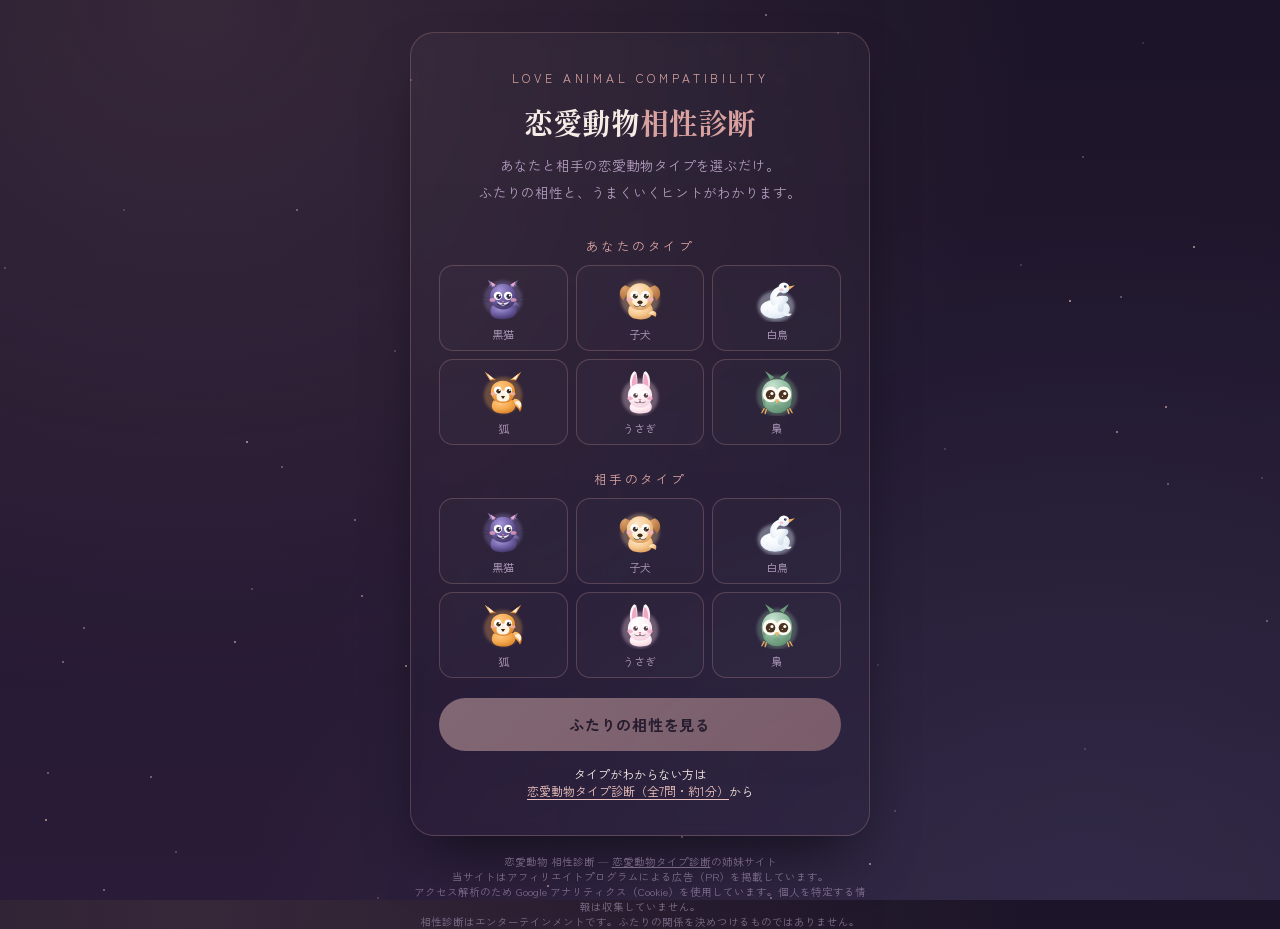
==== aisho/index.html @ e80369dd "Add love animal compatibility page and link it from the main result Co-Authored-By: Claude Opus 5.5 " ====
<!DOCTYPE html>
<html lang="ja">
<head>
<meta charset="UTF-8">
<meta name="viewport" content="width=device-width, initial-scale=1.0">
<title>恋愛動物 相性診断 | ふたりの恋のかたちが見えてくる</title>

<meta property="og:type" content="website">
<meta property="og:title" content="恋愛動物 相性診断">
<meta property="og:description" content="あなたと相手の恋愛動物タイプを選ぶだけで、ふたりの相性と、うまくいくヒントがわかります。">
<meta property="og:url" content="https://chi330-lab.github.io/love-animal-shindan/aisho/">
<meta property="og:image" content="https://chi330-lab.github.io/love-animal-shindan/aisho/og-aisho.png">
<meta name="twitter:card" content="summary_large_image">
<meta name="twitter:title" content="恋愛動物 相性診断">
<meta name="twitter:description" content="あなたと相手の恋愛動物タイプを選ぶだけで、ふたりの相性と、うまくいくヒントがわかります。">
<meta name="twitter:image" content="https://chi330-lab.github.io/love-animal-shindan/aisho/og-aisho.png">
<!-- Google tag (gtag.js) -->
<script async src="https://www.googletagmanager.com/gtag/js?id=G-JJY0KPQSFB"></script>
<script>
  window.dataLayer = window.dataLayer || [];
  function gtag(){dataLayer.push(arguments);}
  gtag('js', new Date());

  gtag('config', 'G-JJY0KPQSFB');
</script>
<link rel="preconnect" href="https://fonts.googleapis.com">
<link href="https://fonts.googleapis.com/css2?family=Shippori+Mincho:wght@400;600;800&family=Zen+Kaku+Gothic+New:wght@400;500;700&display=swap" rel="stylesheet">
<link rel="stylesheet" href="../style.css">
<style>
  .pick-label{font-size:12.5px; letter-spacing:.2em; color:var(--gold); text-align:center; margin:4px 0 10px;}
  .pick-grid{display:grid; grid-template-columns:repeat(3, 1fr); gap:8px; margin-bottom:20px;}
  button.pick{
    appearance:none; cursor:pointer; font-family:inherit; color:var(--cream);
    display:flex; flex-direction:column; align-items:center; gap:4px;
    padding:10px 4px 8px; border:1px solid var(--line); border-radius:14px;
    background:rgba(255,255,255,0.02);
    transition:background .15s ease, border-color .15s ease, transform .1s ease;
  }
  button.pick svg{width:46px; height:46px;}
  button.pick span{font-size:11px; color:var(--muted);}
  button.pick:hover{border-color:var(--gold);}
  button.pick[aria-pressed="true"]{border-color:var(--gold-soft); background:rgba(217,162,160,0.14); box-shadow:0 0 0 2px rgba(238,195,191,0.25) inset;}
  button.pick[aria-pressed="true"] span{color:var(--cream);}
  button.pick:focus-visible{outline:2px solid var(--gold-soft); outline-offset:3px;}
  button.primary:disabled{opacity:.45; cursor:not-allowed; transform:none; box-shadow:none;}
  .to-shindan{margin-top:14px; text-align:center; font-size:12px;}
  .to-shindan a{color:var(--gold-soft); text-underline-offset:3px;}

  .pair{display:flex; align-items:center; justify-content:center; gap:6px; margin:4px 0 12px;}
  .pair .who{display:flex; flex-direction:column; align-items:center; gap:4px;}
  .pair .badge{width:104px; height:104px; border-radius:50%; display:flex; align-items:center; justify-content:center;}
  .pair .badge svg{width:92px; height:92px;}
  .pair .who span{font-size:11.5px; color:var(--muted);}
  .pair .heart{font-size:22px; color:var(--gold-soft); margin-bottom:18px;}
  .score{font-family:'Shippori Mincho', serif; font-weight:800; font-size:52px; text-align:center; line-height:1.1; color:var(--cream);}
  .score small{font-size:22px; margin-left:2px;}
  .rank{display:block; width:max-content; max-width:100%; margin:8px auto 16px; font-size:12px; padding:5px 14px; border-radius:999px; border:1px solid var(--gold); color:var(--gold-soft);}
  .advice{
    margin:0 auto 22px; max-width:340px; padding:14px 16px; border-radius:14px;
    border:1px dashed var(--line); background:rgba(255,255,255,0.02);
    font-size:13px; line-height:1.9; color:var(--cream); text-align:center;
    word-break:keep-all; overflow-wrap:break-word;
  }
  .advice b{display:block; font-size:11.5px; letter-spacing:.2em; color:var(--gold); margin-bottom:4px; font-weight:500;}
</style>
</head>
<body>

<div class="stars" id="stars"></div>

<div class="app">
  <div class="card" id="card"></div>
  <footer class="credit">恋愛動物 相性診断 &mdash; <a href="../">恋愛動物タイプ診断</a>の姉妹サイト<br>当サイトはアフィリエイトプログラムによる広告（PR）を掲載しています。<br>アクセス解析のため Google アナリティクス（Cookie）を使用しています。個人を特定する情報は収集していません。<br>相性診断はエンターテインメントです。ふたりの関係を決めつけるものではありません。</footer>
</div>

<script src="../common.js"></script>
<script>
const TYPE_ORDER = ["cat","dog","swan","fox","rabbit","owl"];

/* 相性データ（21通り）。キーは TYPE_ORDER の順に並べた "a-b" */
const PAIRS = {
  "cat-cat":{score:82, title:"自由を大切にし合う、気ままなふたり",
    text:"お互いに干渉しすぎないので、一緒にいても息がしやすい関係。ただ、どちらも本音を言わずに待ってしまうので、気づけば距離が開いていることも。",
    advice:"「会いたい」は、どちらかが先に言ってみて。それだけで、ふたりの時間はぐっと増えます。"},
  "cat-dog":{score:76, title:"追いかける子犬と、するりとかわす黒猫",
    text:"子犬のまっすぐな好意は、黒猫にとって少し刺激的。楽しい反面、子犬は不安に、黒猫は窮屈に感じやすい組み合わせです。",
    advice:"子犬は返事を少しだけ待ってみて。黒猫は「ちゃんと好きだよ」の一言を。それで、ふたりともぐっと楽になります。"},
  "cat-swan":{score:90, title:"白鳥の静けさが、黒猫の警戒をほどく",
    text:"追いかけない白鳥のそばでは、黒猫は逃げる理由がなくなります。気づけば自分から寄り添っている、そんな自然な関係。",
    advice:"黒猫は、白鳥のやさしさに甘えすぎないで。ときどき、自分から気持ちを返してあげて。"},
  "cat-fox":{score:78, title:"駆け引き上手どうしの、ドキドキする関係",
    text:"主導権の取り合いで盛り上がる、刺激的なふたり。ただ、お互いに本音を見せないので、肝心なところですれ違いやすいかも。",
    advice:"たまには駆け引きをお休みする日を。素直に話せた日のほうが、ずっと距離が縮まります。"},
  "cat-rabbit":{score:72, title:"つながりたいうさぎと、ひとり時間がほしい黒猫",
    text:"求める距離感が正反対のふたり。だからこそ、相手の「当たり前」を知るたびに、自分の世界が広がっていく関係です。",
    advice:"「ひとりの時間」と「ふたりの時間」を、あらかじめ話して決めておくと、どちらも安心できます。"},
  "cat-owl":{score:86, title:"踏み込みすぎない、大人の信頼関係",
    text:"どちらも相手のペースを大切にできるので、ゆっくり静かに信頼が育ちます。ベタベタしないけれど、離れない関係。",
    advice:"察し合えるふたりだからこそ、大切なことは言葉にして伝え合って。"},
  "dog-dog":{score:88, title:"まっすぐな好きを、ぶつけ合えるふたり",
    text:"気持ちを隠さず伝え合えるので、一緒にいるとにぎやかで温かい関係。そのぶん、片方の不安がもう片方にも伝わりやすいところも。",
    advice:"不安になったら、責める前に「どうしたの？」と聞き合うこと。それだけで、ほとんどの心配は消えていきます。"},
  "dog-swan":{score:94, title:"一途な想いを、穏やかに受け止める",
    text:"子犬のまっすぐな愛情を、白鳥はあわてず受け止められます。子犬は安心を知り、白鳥は愛される喜びを知る、あたたかい組み合わせ。",
    advice:"白鳥は、気持ちを少しだけ言葉や態度で多めに伝えてあげて。子犬はそれで、もっと輝きます。"},
  "dog-fox":{score:74, title:"素直な子犬と、本音を隠す狐",
    text:"子犬の素直さは、狐にとって新鮮でまぶしいもの。ただ、狐の駆け引きに子犬が振り回されて、疲れてしまうこともあります。",
    advice:"狐は、ほんの少しだけ本音を見せてあげて。子犬はそれを、何より大切にしてくれます。"},
  "dog-rabbit":{score:84, title:"いつも一緒にいたい、愛情深いふたり",
    text:"どちらも愛情表現が豊かで、寂しい思いをさせない関係。ただ、寂しがりどうしなので、相手だけが心の支えになりすぎないように。",
    advice:"それぞれの友達や趣味の時間も大切に。ひとりの時間があるほど、ふたりの時間はもっと楽しくなります。"},
  "dog-owl":{score:80, title:"明るさが、慎重な心の扉をノックする",
    text:"子犬の明るさと素直さは、梟の警戒をゆっくりほどいていきます。焦らずに待てれば、とても深い絆になる組み合わせ。",
    advice:"子犬は、梟のペースを信じて待ってあげて。梟は、心を開いたら小さなサインで伝えてあげて。"},
  "swan-swan":{score:92, title:"穏やかで、ゆるがない安心感",
    text:"感情の波が少なく、信頼し合える安定したふたり。けんかは少ないけれど、刺激も少なめで、マンネリになりやすいところも。",
    advice:"ときどき、行ったことのない場所へふたりで出かけてみて。新しい一面に、また恋ができます。"},
  "swan-fox":{score:85, title:"安心できる場所で、狐は素顔に戻れる",
    text:"白鳥の変わらない穏やかさの前では、狐は駆け引きをする必要がなくなります。本当の自分を見せられる、貴重な相手。",
    advice:"白鳥は、狐がぽろっとこぼす小さな本音を見逃さないで。それが、狐の「信じてる」の合図です。"},
  "swan-rabbit":{score:96, title:"不安を、静かな安心感が包み込む",
    text:"うさぎの「つながりが切れる不安」を、白鳥の安定感がやさしく包みます。うさぎが一番ほっとできる、とても安心できる組み合わせ。",
    advice:"うさぎは、安心をもらったら「ありがとう」をたくさん伝えて。白鳥にとって、それが何よりのご褒美です。"},
  "swan-owl":{score:93, title:"静かに深く、信頼を重ねていくふたり",
    text:"慎重な梟も、白鳥のそばなら安心して心を開けます。派手さはないけれど、時間をかけるほど深まる、穏やかな関係。",
    advice:"言わなくても伝わるふたりだからこそ、ときどき気持ちを言葉で確かめ合う時間を。"},
  "fox-fox":{score:77, title:"似た者どうし、本音のさぐり合い",
    text:"相手の気持ちが手に取るように分かるからこそ、お互いに先に本音を見せたくない。でも、認め合えたら最強のパートナーになれます。",
    advice:"「先に本音を言ったほうが勝ち」くらいの気持ちで。素直になった瞬間、ふたりの関係は一気に変わります。"},
  "fox-rabbit":{score:73, title:"確かめたいうさぎと、はぐらかす狐",
    text:"うさぎは気持ちを確かめたくて、狐はつい、はぐらかしてしまう。すれ違いやすいけれど、狐がうさぎを大切に思う気持ちは本物です。",
    advice:"狐は、安心させる言葉をはっきりと。うさぎは、確かめたくなったら、まずひと呼吸おいてみて。"},
  "fox-owl":{score:83, title:"見極め上手どうしの、知的な恋",
    text:"どちらも相手をよく観察するタイプ。信頼できるまでに時間はかかりますが、一度信じ合えたら、とても深く安定した関係に。",
    advice:"疑う理由を探すより、信じる理由を数えてみて。ふたりなら、きっとたくさん見つかります。"},
  "rabbit-rabbit":{score:81, title:"寄り添い合う、あまくてやさしい関係",
    text:"お互いの寂しさが分かるので、思いやりにあふれたふたり。ただ、不安な気持ちが重なると、一緒に落ち込んでしまうことも。",
    advice:"ふたり以外にも、話を聞いてくれる人や場所を持っておいて。それが、ふたりの関係を守ってくれます。"},
  "rabbit-owl":{score:79, title:"静かな梟と、つながりを求めるうさぎ",
    text:"うさぎは梟の静けさに不安を感じ、梟はうさぎの求めに戸惑うかもしれません。でも理解が進むほど、とてもやさしい関係になります。",
    advice:"梟は「大丈夫だよ」を、心の中だけでなく声に出して。うさぎはそれだけで、ぐっと安心できます。"},
  "owl-owl":{score:87, title:"ゆっくり、でも確かに近づくふたり",
    text:"慎重どうしなので、始まるまでに時間がかかる関係。そのぶん、一度心を許し合えたら、誰よりも深く長く続いていきます。",
    advice:"どちらかが、小さな一歩を先に踏み出して。その一歩を、相手はずっと待っています。"}
};

function pairKey(a, b){
  return TYPE_ORDER.indexOf(a) <= TYPE_ORDER.indexOf(b) ? `${a}-${b}` : `${b}-${a}`;
}
function rankLabel(score){
  if(score >= 90) return "とても安心できる相性";
  if(score >= 80) return "育てるほど深まる相性";
  return "違いから学び合える相性";
}

const SITE_URL = "https://chi330-lab.github.io/love-animal-shindan/aisho/";
const card = document.getElementById('card');
let me = null, partner = null;

const params = new URLSearchParams(location.search);
if(TYPE_ORDER.includes(params.get('me'))) me = params.get('me');

function pickGrid(role, selected){
  return `<div class="pick-grid" role="group" aria-label="${role==='me' ? 'あなた' : '相手'}のタイプ">
    ${TYPE_ORDER.map(k=>`
      <button class="pick" data-role="${role}" data-k="${k}" aria-pressed="${k===selected}">
        ${ICONS[k]}<span>${ANIMALS[k].name}</span>
      </button>`).join('')}
  </div>`;
}

function renderStart(){
  card.innerHTML = `
    <div class="eyebrow">Love Animal Compatibility</div>
    <h1 class="title">恋愛動物<em>相性診断</em></h1>
    <p class="lede">あなたと相手の恋愛動物タイプを選ぶだけ。<br>ふたりの相性と、うまくいくヒントがわかります。</p>
    <div class="pick-label">あなたのタイプ</div>
    ${pickGrid('me', me)}
    <div class="pick-label">相手のタイプ</div>
    ${pickGrid('partner', partner)}
    <button class="primary" id="goBtn" ${me && partner ? '' : 'disabled'}>ふたりの相性を見る</button>
    <p class="to-shindan">タイプがわからない方は<br><a href="../">恋愛動物タイプ診断（全7問・約1分）</a>から</p>
  `;
  card.querySelectorAll('button.pick').forEach(btn=>{
    btn.addEventListener('click', ()=>{
      const role = btn.getAttribute('data-role'), k = btn.getAttribute('data-k');
      if(role === 'me') me = k; else partner = k;
      card.querySelectorAll(`button.pick[data-role="${role}"]`).forEach(b=>b.setAttribute('aria-pressed', String(b === btn)));
      document.getElementById('goBtn').disabled = !(me && partner);
    });
  });
  document.getElementById('goBtn').addEventListener('click', ()=>{
    if(!(me && partner)) return;
    renderResult();
    window.scrollTo(0, 0);
  });
}

function shareText(){
  const p = PAIRS[pairKey(me, partner)];
  return `【恋愛動物 相性診断】\n${ANIMALS[me].name}×${ANIMALS[partner].name}の相性は ${p.score}%💞\n「${p.title}」\n\nあなたとあの人の相性は？`;
}

function badge(k){
  return `<div class="badge" style="background:radial-gradient(circle, ${ANIMALS[k].color}3d, transparent 70%); box-shadow:0 0 30px -8px ${ANIMALS[k].color}70;">${ICONS[k]}</div>`;
}

function renderResult(){
  const p = PAIRS[pairKey(me, partner)];
  track('compat_result', {me_type: me, partner_type: partner, score: p.score});
  card.innerHTML = `
    <div class="result-label">Compatibility</div>
    <div class="pair">
      <div class="who">${badge(me)}<span>あなた：${ANIMALS[me].name}</span></div>
      <div class="heart" aria-hidden="true">♡</div>
      <div class="who">${badge(partner)}<span>相手：${ANIMALS[partner].name}</span></div>
    </div>
    <div class="score">${p.score}<small>%</small></div>
    <span class="rank">${rankLabel(p.score)}</span>
    <h2 class="result-name" style="font-size:21px; line-height:1.6; word-break:keep-all; overflow-wrap:break-word;">${p.title}</h2>
    <div class="result-desc" style="margin-top:10px;">${p.text}</div>
    <div class="advice"><b>うまくいくヒント</b>${p.advice}</div>
    ${renderRecs(me)}
    <div class="result-actions">
      <a class="primary" id="xShareBtn" href="https://twitter.com/intent/tweet?text=${encodeURIComponent(shareText())}&url=${encodeURIComponent(SITE_URL)}" target="_blank" rel="noopener" style="display:block; text-align:center; text-decoration:none;">X でシェアする</a>
      <button class="ghost" id="retryBtn" style="margin-top:2px;">ほかの組み合わせも見る</button>
    </div>
    <p class="to-shindan"><a href="../">自分のタイプをくわしく知る（恋愛動物タイプ診断）</a></p>
  `;
  card.querySelectorAll('.rec').forEach(el=>{
    el.addEventListener('click', ()=>track('affiliate_click', {offer: el.getAttribute('data-offer'), love_type: me, page: 'aisho'}));
  });
  document.getElementById('xShareBtn').addEventListener('click', ()=>track('share', {method: 'x', love_type: me, page: 'aisho'}));
  document.getElementById('retryBtn').addEventListener('click', ()=>{ partner = null; renderStart(); window.scrollTo(0, 0); });
}

function initStars(){
  const holder = document.getElementById('stars');
  for(let i=0;i<60;i++){
    const s = document.createElement('span');
    s.style.left = Math.random()*100 + 'vw';
    s.style.top = Math.random()*100 + 'vh';
    s.style.animationDelay = (Math.random()*4) + 's';
    s.style.opacity = (0.2 + Math.random()*0.6).toFixed(2);
    holder.appendChild(s);
  }
}

initStars();
renderStart();
</script>
</body>
</html>
---- style.css ----
:root{
    --bg-deep:#1c1428;
    --bg-mid:#2a1c38;
    --gold:#d9a2a0;
    --gold-soft:#eec3bf;
    --cream:#f6ece6;
    --muted:#b39cbf;
    --line:rgba(217,162,160,0.25);
    --cat:#8b7bc9;
    --dog:#e28a5f;
    --swan:#8fc3e8;
    --fox:#f0a94e;
    --rabbit:#f0a8c6;
    --owl:#7fae94;
  }
  *{box-sizing:border-box; margin:0; padding:0;}
  html,body{height:100%;}
  body{
    font-family:'Zen Kaku Gothic New', sans-serif;
    background:
      radial-gradient(ellipse at 15% 0%, rgba(217,162,160,0.14), transparent 55%),
      radial-gradient(ellipse at 85% 100%, rgba(111,163,201,0.10), transparent 55%),
      linear-gradient(180deg, var(--bg-deep), var(--bg-mid));
    color:var(--cream);
    min-height:100vh;
    display:flex;
    justify-content:center;
    padding:32px 16px;
    position:relative;
    overflow-x:hidden;
  }
  .stars{position:fixed; inset:0; pointer-events:none; z-index:0;}
  .stars span{
    position:absolute; width:2px; height:2px; border-radius:50%;
    background:var(--gold-soft); opacity:.55;
    animation:twinkle 4s ease-in-out infinite;
  }
  @keyframes twinkle{
    0%,100%{opacity:.15; transform:scale(1);}
    50%{opacity:.9; transform:scale(1.5);}
  }
  @media (prefers-reduced-motion: reduce){ .stars span{animation:none;} }

  .app{position:relative; z-index:1; width:100%; max-width:460px; margin:auto 0;}

  .card{
    background:linear-gradient(180deg, rgba(255,255,255,0.03), rgba(255,255,255,0));
    border:1px solid var(--line);
    border-radius:24px;
    padding:36px 28px;
    box-shadow:0 30px 60px -20px rgba(0,0,0,0.6);
    backdrop-filter:blur(6px);
    min-height:420px;
    display:flex;
    flex-direction:column;
  }

  .eyebrow{font-size:12px; letter-spacing:0.32em; color:var(--gold); text-align:center; text-transform:uppercase;}
  h1.title{
    font-family:'Shippori Mincho', serif; font-weight:800; font-size:29px;
    line-height:1.5; text-align:center; margin:14px 0 8px; color:var(--cream);
  }
  h1.title em{font-style:normal; color:var(--gold);}
  .pain-lines{margin-bottom:14px;}
  .pain-lines p{
    font-family:'Shippori Mincho', serif; font-weight:600;
    font-size:16px; line-height:1.9; text-align:center; color:var(--cream);
    word-break:keep-all; overflow-wrap:break-word;
  }
  .lede{
    text-align:center; font-size:13.5px; line-height:2; color:var(--muted);
    margin:0 auto 26px; max-width:340px;
    word-break:keep-all; overflow-wrap:break-word;
  }
  .constellation-divider{
    display:flex; align-items:center; justify-content:center; gap:10px;
    margin:6px 0 22px; color:var(--gold);
  }
  .constellation-divider .ln{height:1px; width:56px; background:linear-gradient(90deg, transparent, var(--gold), transparent);}
  .grid-preview{display:grid; grid-template-columns:repeat(3, 1fr); gap:10px; margin-bottom:28px;}
  .mini{
    display:flex; flex-direction:column; align-items:center; gap:6px;
    padding:12px 4px 10px; border:1px solid var(--line); border-radius:16px;
    background:rgba(255,255,255,0.02);
  }
  .mini .mini-badge{
    width:64px; height:64px; border-radius:50%;
    display:flex; align-items:center; justify-content:center;
  }
  .mini svg{width:58px; height:58px;}
  .mini span{font-size:10.5px; color:var(--muted); letter-spacing:.02em;}

  button.primary, a.primary{
    appearance:none; border:none; cursor:pointer; width:100%; padding:16px;
    border-radius:999px; font-family:'Zen Kaku Gothic New', sans-serif;
    font-weight:700; font-size:15px; letter-spacing:.05em; color:#241a22;
    background:linear-gradient(135deg, var(--gold-soft), var(--gold));
    box-shadow:0 12px 24px -10px rgba(217,162,160,0.55);
    transition:transform .15s ease, box-shadow .15s ease;
  }
  button.primary:hover, a.primary:hover{transform:translateY(-2px); box-shadow:0 16px 28px -10px rgba(217,162,160,0.7);}
  button.primary:active{transform:translateY(0);}
  button.primary:focus-visible, a.primary:focus-visible, button.opt:focus-visible, button.ghost:focus-visible{
    outline:2px solid var(--gold-soft); outline-offset:3px;
  }
  .fine{margin-top:14px; text-align:center; font-size:11px; color:var(--muted); opacity:.8;}

  .progress{display:flex; justify-content:center; gap:8px; margin-bottom:22px;}
  .dot{width:7px; height:7px; border-radius:50%; background:rgba(217,162,160,0.25); transition:background .3s ease, transform .3s ease;}
  .dot.done{background:var(--gold); transform:scale(1.15);}
  .dot.active{background:var(--gold-soft); box-shadow:0 0 0 4px rgba(217,162,160,0.15);}

  .q-index{text-align:center; font-size:11.5px; letter-spacing:.28em; color:var(--gold); text-transform:uppercase; margin-bottom:10px;}
  .q-text{
    font-family:'Shippori Mincho', serif; font-size:20px; line-height:1.7;
    text-align:center; margin-bottom:24px; min-height:80px;
    display:flex; align-items:center; justify-content:center;
  }
  .options{display:flex; flex-direction:column; gap:10px;}
  button.opt{
    appearance:none; cursor:pointer; text-align:left;
    border:1px solid var(--line); background:rgba(255,255,255,0.02); color:var(--cream);
    border-radius:14px; padding:14px 16px; font-family:'Zen Kaku Gothic New', sans-serif;
    font-size:13.5px; line-height:1.6;
    transition:background .15s ease, border-color .15s ease, transform .1s ease;
  }
  button.opt:hover{background:rgba(217,162,160,0.08); border-color:var(--gold); transform:translateX(2px);}

  .back-link{margin-top:18px; text-align:center;}
  button.ghost{
    appearance:none; border:none; background:none; cursor:pointer;
    color:var(--muted); font-size:12px; letter-spacing:.05em;
    text-decoration:underline; text-underline-offset:3px;
  }
  button.ghost:hover{color:var(--gold-soft);}

  .result-badge{
    width:172px; height:172px; margin:4px auto 18px; border-radius:50%;
    display:flex; align-items:center; justify-content:center; position:relative;
  }
  .result-badge::before{content:''; position:absolute; inset:-10px; border-radius:50%; border:1px solid var(--line);}
  .result-badge svg{width:150px; height:150px;}
  .result-label{text-align:center; font-size:11.5px; letter-spacing:.3em; color:var(--muted); text-transform:uppercase; margin-bottom:6px;}
  h2.result-name{font-family:'Shippori Mincho', serif; font-weight:800; font-size:28px; text-align:center; margin-bottom:6px;}
  .result-catch{text-align:center; font-size:13.5px; color:var(--gold-soft); margin:0 auto 18px; max-width:320px; line-height:1.8; word-break:keep-all; overflow-wrap:break-word;}
  .result-desc{font-size:14px; line-height:2; color:var(--cream); text-align:center; margin:0 auto 14px; max-width:340px; word-break:keep-all; overflow-wrap:break-word;}
  .result-affirm{font-size:12.5px; color:var(--gold-soft); text-align:center; margin:0 auto 22px; max-width:320px; font-style:normal; letter-spacing:.02em; word-break:keep-all; overflow-wrap:break-word;}
  .keywords{display:flex; justify-content:center; gap:8px; flex-wrap:wrap; margin-bottom:26px;}
  .kw{font-size:11.5px; padding:6px 14px; border-radius:999px; border:1px solid var(--line); color:var(--muted);}
  .result-actions{display:flex; flex-direction:column; gap:10px;}
  .copy-msg{text-align:center; font-size:11.5px; color:var(--gold-soft); height:16px; margin-top:6px;}

  footer.credit{text-align:center; margin-top:18px; font-size:10.5px; color:var(--muted); opacity:.6;}
  footer.credit a{color:inherit;}

  /* ---- おすすめ（アフィリエイト） ---- */
  .recs{margin:4px 0 24px; padding-top:20px; border-top:1px solid var(--line);}
  .recs-head{text-align:center; font-size:11.5px; letter-spacing:.24em; color:var(--gold); margin-bottom:6px;}
  .recs-lede{text-align:center; font-size:12.5px; line-height:1.8; color:var(--muted); margin:0 auto 14px; max-width:320px; word-break:keep-all; overflow-wrap:break-word;}
  .rec{
    display:block; text-decoration:none; color:var(--cream);
    border:1px solid var(--line); border-radius:16px; padding:14px 16px; margin-bottom:10px;
    background:rgba(255,255,255,0.03);
    transition:background .15s ease, border-color .15s ease, transform .1s ease;
  }
  .rec:hover{background:rgba(217,162,160,0.08); border-color:var(--gold); transform:translateY(-1px);}
  .rec:focus-visible{outline:2px solid var(--gold-soft); outline-offset:3px;}
  .rec-top{display:flex; align-items:center; gap:8px; margin-bottom:4px;}
  .rec-pr{font-size:9.5px; letter-spacing:.08em; padding:2px 6px; border-radius:4px; border:1px solid var(--muted); color:var(--muted);}
  .rec-title{font-weight:700; font-size:14px;}
  .rec-text{font-size:12.5px; line-height:1.7; color:var(--muted);}
  .rec-cta{display:block; margin-top:8px; font-size:12px; color:var(--gold-soft);}
  .recs-note{text-align:center; font-size:10.5px; color:var(--muted); opacity:.75; line-height:1.7;}
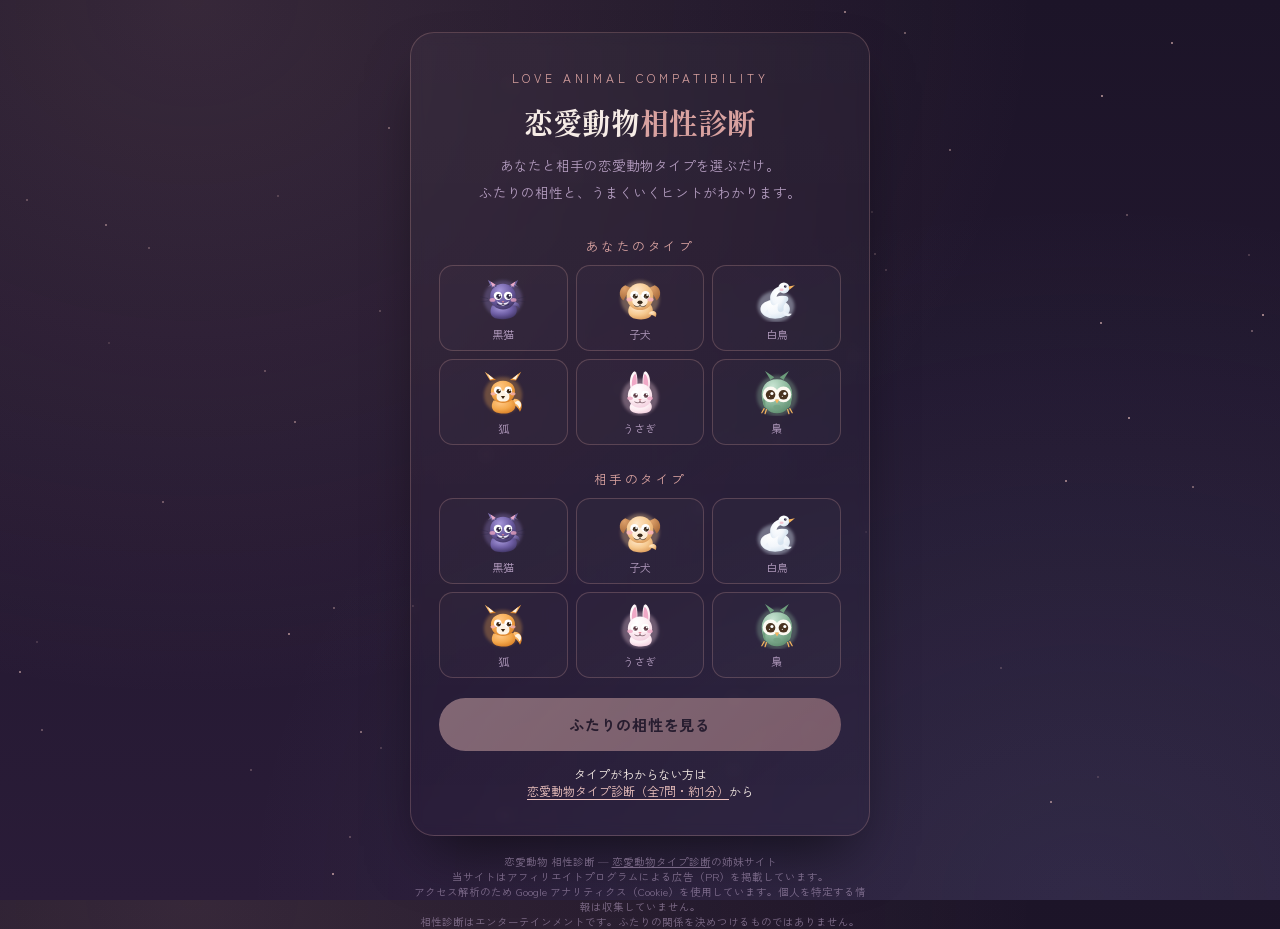
==== commit 7e140102: "Write compatibility advice for the reader, per direction (36 entries) Co-Authored-By: Claude Opus 5." ====
--- a/aisho/index.html
+++ b/aisho/index.html
@@ -80,68 +80,87 @@
 /* 相性データ（21通り）。キーは TYPE_ORDER の順に並べた "a-b" */
 const PAIRS = {
   "cat-cat":{score:82, title:"自由を大切にし合う、気ままなふたり",
-    text:"お互いに干渉しすぎないので、一緒にいても息がしやすい関係。ただ、どちらも本音を言わずに待ってしまうので、気づけば距離が開いていることも。",
-    advice:"「会いたい」は、どちらかが先に言ってみて。それだけで、ふたりの時間はぐっと増えます。"},
+    text:"お互いに干渉しすぎないので、一緒にいても息がしやすい関係。ただ、どちらも本音を言わずに待ってしまうので、気づけば距離が開いていることも。"},
   "cat-dog":{score:76, title:"追いかける子犬と、するりとかわす黒猫",
-    text:"子犬のまっすぐな好意は、黒猫にとって少し刺激的。楽しい反面、子犬は不安に、黒猫は窮屈に感じやすい組み合わせです。",
-    advice:"子犬は返事を少しだけ待ってみて。黒猫は「ちゃんと好きだよ」の一言を。それで、ふたりともぐっと楽になります。"},
+    text:"子犬のまっすぐな好意は、黒猫にとって少し刺激的。楽しい反面、子犬は不安に、黒猫は窮屈に感じやすい組み合わせです。"},
   "cat-swan":{score:90, title:"白鳥の静けさが、黒猫の警戒をほどく",
-    text:"追いかけない白鳥のそばでは、黒猫は逃げる理由がなくなります。気づけば自分から寄り添っている、そんな自然な関係。",
-    advice:"黒猫は、白鳥のやさしさに甘えすぎないで。ときどき、自分から気持ちを返してあげて。"},
+    text:"追いかけない白鳥のそばでは、黒猫は逃げる理由がなくなります。気づけば自分から寄り添っている、そんな自然な関係。"},
   "cat-fox":{score:78, title:"駆け引き上手どうしの、ドキドキする関係",
-    text:"主導権の取り合いで盛り上がる、刺激的なふたり。ただ、お互いに本音を見せないので、肝心なところですれ違いやすいかも。",
-    advice:"たまには駆け引きをお休みする日を。素直に話せた日のほうが、ずっと距離が縮まります。"},
+    text:"主導権の取り合いで盛り上がる、刺激的なふたり。ただ、お互いに本音を見せないので、肝心なところですれ違いやすいかも。"},
   "cat-rabbit":{score:72, title:"つながりたいうさぎと、ひとり時間がほしい黒猫",
-    text:"求める距離感が正反対のふたり。だからこそ、相手の「当たり前」を知るたびに、自分の世界が広がっていく関係です。",
-    advice:"「ひとりの時間」と「ふたりの時間」を、あらかじめ話して決めておくと、どちらも安心できます。"},
+    text:"求める距離感が正反対のふたり。だからこそ、相手の「当たり前」を知るたびに、自分の世界が広がっていく関係です。"},
   "cat-owl":{score:86, title:"踏み込みすぎない、大人の信頼関係",
-    text:"どちらも相手のペースを大切にできるので、ゆっくり静かに信頼が育ちます。ベタベタしないけれど、離れない関係。",
-    advice:"察し合えるふたりだからこそ、大切なことは言葉にして伝え合って。"},
+    text:"どちらも相手のペースを大切にできるので、ゆっくり静かに信頼が育ちます。ベタベタしないけれど、離れない関係。"},
   "dog-dog":{score:88, title:"まっすぐな好きを、ぶつけ合えるふたり",
-    text:"気持ちを隠さず伝え合えるので、一緒にいるとにぎやかで温かい関係。そのぶん、片方の不安がもう片方にも伝わりやすいところも。",
-    advice:"不安になったら、責める前に「どうしたの？」と聞き合うこと。それだけで、ほとんどの心配は消えていきます。"},
+    text:"気持ちを隠さず伝え合えるので、一緒にいるとにぎやかで温かい関係。そのぶん、片方の不安がもう片方にも伝わりやすいところも。"},
   "dog-swan":{score:94, title:"一途な想いを、穏やかに受け止める",
-    text:"子犬のまっすぐな愛情を、白鳥はあわてず受け止められます。子犬は安心を知り、白鳥は愛される喜びを知る、あたたかい組み合わせ。",
-    advice:"白鳥は、気持ちを少しだけ言葉や態度で多めに伝えてあげて。子犬はそれで、もっと輝きます。"},
+    text:"子犬のまっすぐな愛情を、白鳥はあわてず受け止められます。子犬は安心を知り、白鳥は愛される喜びを知る、あたたかい組み合わせ。"},
   "dog-fox":{score:74, title:"素直な子犬と、本音を隠す狐",
-    text:"子犬の素直さは、狐にとって新鮮でまぶしいもの。ただ、狐の駆け引きに子犬が振り回されて、疲れてしまうこともあります。",
-    advice:"狐は、ほんの少しだけ本音を見せてあげて。子犬はそれを、何より大切にしてくれます。"},
+    text:"子犬の素直さは、狐にとって新鮮でまぶしいもの。ただ、狐の駆け引きに子犬が振り回されて、疲れてしまうこともあります。"},
   "dog-rabbit":{score:84, title:"いつも一緒にいたい、愛情深いふたり",
-    text:"どちらも愛情表現が豊かで、寂しい思いをさせない関係。ただ、寂しがりどうしなので、相手だけが心の支えになりすぎないように。",
-    advice:"それぞれの友達や趣味の時間も大切に。ひとりの時間があるほど、ふたりの時間はもっと楽しくなります。"},
+    text:"どちらも愛情表現が豊かで、寂しい思いをさせない関係。ただ、寂しがりどうしなので、相手だけが心の支えになりすぎないように。"},
   "dog-owl":{score:80, title:"明るさが、慎重な心の扉をノックする",
-    text:"子犬の明るさと素直さは、梟の警戒をゆっくりほどいていきます。焦らずに待てれば、とても深い絆になる組み合わせ。",
-    advice:"子犬は、梟のペースを信じて待ってあげて。梟は、心を開いたら小さなサインで伝えてあげて。"},
+    text:"子犬の明るさと素直さは、梟の警戒をゆっくりほどいていきます。焦らずに待てれば、とても深い絆になる組み合わせ。"},
   "swan-swan":{score:92, title:"穏やかで、ゆるがない安心感",
-    text:"感情の波が少なく、信頼し合える安定したふたり。けんかは少ないけれど、刺激も少なめで、マンネリになりやすいところも。",
-    advice:"ときどき、行ったことのない場所へふたりで出かけてみて。新しい一面に、また恋ができます。"},
+    text:"感情の波が少なく、信頼し合える安定したふたり。けんかは少ないけれど、刺激も少なめで、マンネリになりやすいところも。"},
   "swan-fox":{score:85, title:"安心できる場所で、狐は素顔に戻れる",
-    text:"白鳥の変わらない穏やかさの前では、狐は駆け引きをする必要がなくなります。本当の自分を見せられる、貴重な相手。",
-    advice:"白鳥は、狐がぽろっとこぼす小さな本音を見逃さないで。それが、狐の「信じてる」の合図です。"},
+    text:"白鳥の変わらない穏やかさの前では、狐は駆け引きをする必要がなくなります。本当の自分を見せられる、貴重な相手。"},
   "swan-rabbit":{score:96, title:"不安を、静かな安心感が包み込む",
-    text:"うさぎの「つながりが切れる不安」を、白鳥の安定感がやさしく包みます。うさぎが一番ほっとできる、とても安心できる組み合わせ。",
-    advice:"うさぎは、安心をもらったら「ありがとう」をたくさん伝えて。白鳥にとって、それが何よりのご褒美です。"},
+    text:"うさぎの「つながりが切れる不安」を、白鳥の安定感がやさしく包みます。うさぎが一番ほっとできる、とても安心できる組み合わせ。"},
   "swan-owl":{score:93, title:"静かに深く、信頼を重ねていくふたり",
-    text:"慎重な梟も、白鳥のそばなら安心して心を開けます。派手さはないけれど、時間をかけるほど深まる、穏やかな関係。",
-    advice:"言わなくても伝わるふたりだからこそ、ときどき気持ちを言葉で確かめ合う時間を。"},
+    text:"慎重な梟も、白鳥のそばなら安心して心を開けます。派手さはないけれど、時間をかけるほど深まる、穏やかな関係。"},
   "fox-fox":{score:77, title:"似た者どうし、本音のさぐり合い",
-    text:"相手の気持ちが手に取るように分かるからこそ、お互いに先に本音を見せたくない。でも、認め合えたら最強のパートナーになれます。",
-    advice:"「先に本音を言ったほうが勝ち」くらいの気持ちで。素直になった瞬間、ふたりの関係は一気に変わります。"},
+    text:"相手の気持ちが手に取るように分かるからこそ、お互いに先に本音を見せたくない。でも、認め合えたら最強のパートナーになれます。"},
   "fox-rabbit":{score:73, title:"確かめたいうさぎと、はぐらかす狐",
-    text:"うさぎは気持ちを確かめたくて、狐はつい、はぐらかしてしまう。すれ違いやすいけれど、狐がうさぎを大切に思う気持ちは本物です。",
-    advice:"狐は、安心させる言葉をはっきりと。うさぎは、確かめたくなったら、まずひと呼吸おいてみて。"},
+    text:"うさぎは気持ちを確かめたくて、狐はつい、はぐらかしてしまう。すれ違いやすいけれど、狐がうさぎを大切に思う気持ちは本物です。"},
   "fox-owl":{score:83, title:"見極め上手どうしの、知的な恋",
-    text:"どちらも相手をよく観察するタイプ。信頼できるまでに時間はかかりますが、一度信じ合えたら、とても深く安定した関係に。",
-    advice:"疑う理由を探すより、信じる理由を数えてみて。ふたりなら、きっとたくさん見つかります。"},
+    text:"どちらも相手をよく観察するタイプ。信頼できるまでに時間はかかりますが、一度信じ合えたら、とても深く安定した関係に。"},
   "rabbit-rabbit":{score:81, title:"寄り添い合う、あまくてやさしい関係",
-    text:"お互いの寂しさが分かるので、思いやりにあふれたふたり。ただ、不安な気持ちが重なると、一緒に落ち込んでしまうことも。",
-    advice:"ふたり以外にも、話を聞いてくれる人や場所を持っておいて。それが、ふたりの関係を守ってくれます。"},
+    text:"お互いの寂しさが分かるので、思いやりにあふれたふたり。ただ、不安な気持ちが重なると、一緒に落ち込んでしまうことも。"},
   "rabbit-owl":{score:79, title:"静かな梟と、つながりを求めるうさぎ",
-    text:"うさぎは梟の静けさに不安を感じ、梟はうさぎの求めに戸惑うかもしれません。でも理解が進むほど、とてもやさしい関係になります。",
-    advice:"梟は「大丈夫だよ」を、心の中だけでなく声に出して。うさぎはそれだけで、ぐっと安心できます。"},
+    text:"うさぎは梟の静けさに不安を感じ、梟はうさぎの求めに戸惑うかもしれません。でも理解が進むほど、とてもやさしい関係になります。"},
   "owl-owl":{score:87, title:"ゆっくり、でも確かに近づくふたり",
-    text:"慎重どうしなので、始まるまでに時間がかかる関係。そのぶん、一度心を許し合えたら、誰よりも深く長く続いていきます。",
-    advice:"どちらかが、小さな一歩を先に踏み出して。その一歩を、相手はずっと待っています。"}
+    text:"慎重どうしなので、始まるまでに時間がかかる関係。そのぶん、一度心を許し合えたら、誰よりも深く長く続いていきます。"}
+};
+
+/* うまくいくヒント（36通り）。キーは "あなた>相手"。読んでいる「あなた」がひとりでできることを書く */
+const ADVICE = {
+  "cat>cat":"「会いたい」と思ったら、相手から言ってくれるのを待たずに、あなたから伝えてみて。似た者どうしだから、相手もきっと待っています。",
+  "cat>dog":"子犬タイプの相手は、連絡がないだけで不安になりがち。ひとりの時間がほしいときも、「ちょっと休むね」と一言そえてあげて。",
+  "dog>cat":"黒猫タイプの相手は、追われるほど離れたくなる人。返事が遅くても、気持ちが冷めたサインとは限りません。少し待つ余裕が、ふたりの距離を縮めます。",
+  "cat>swan":"白鳥タイプの相手は、あなたのペースを大切にしてくれる人。そのやさしさに甘えすぎず、ときどきあなたから気持ちを返してみて。",
+  "swan>cat":"黒猫タイプの相手には、追いかけないあなたの穏やかさがいちばんの安心。今のまま、いつでも帰ってこられる場所でいてあげて。",
+  "cat>fox":"狐タイプの相手も、本音を見せるのが苦手な人。駆け引きをお休みして、あなたから素直な気持ちをひとつ伝えてみて。",
+  "fox>cat":"黒猫タイプの相手は、追われると冷めてしまう人。押したり引いたりするより、「好き」をまっすぐ伝えるほうが、黒猫の心には届きます。",
+  "cat>rabbit":"うさぎタイプの相手は、つながりが切れることが一番こわい人。ひとりの時間がほしいときは、「また連絡するね」と先に伝えてあげて。",
+  "rabbit>cat":"黒猫タイプの相手がひとりになりたがるのは、あなたを嫌いになったからではありません。不安になったら「次はいつ会える？」と、具体的に聞いてみて。",
+  "cat>owl":"梟タイプの相手は、言葉にしないぶん、心の中でたくさん考えている人。大切なことは、察してもらうのを待たずに言葉にしてみて。",
+  "owl>cat":"黒猫タイプの相手は、干渉しすぎないあなたのそばが心地いいはず。ただ、気持ちは言葉にしないと伝わらないことも。ときどき「一緒にいて楽しい」と伝えてみて。",
+  "dog>dog":"相手もあなたと同じで、不安を感じやすい人。不安になったら、責める前に「どうしたの？」とやさしく聞いてみて。",
+  "dog>swan":"白鳥タイプの相手は、気持ちを派手に表に出さないだけで、ちゃんとあなたを大切に思っています。表現が控えめでも、不安にならなくて大丈夫。",
+  "swan>dog":"子犬タイプの相手は、言葉や態度で愛情を感じたい人。気持ちをいつもより少しだけ多めに伝えてあげると、相手はぐっと安心します。",
+  "dog>fox":"狐タイプの相手は、本音を見せるまでに時間がかかる人。振り回されて疲れたら、ひと休みしてOK。あなたの素直さは、そのままで十分魅力的です。",
+  "fox>dog":"子犬タイプの相手は、素直な言葉に一番安心する人。駆け引きより、ほんの少しの本音を見せてあげて。相手はそれを何より大切にしてくれます。",
+  "dog>rabbit":"うさぎタイプの相手も、あなたと同じくらい寂しがり。ふたりの時間と同じくらい、自分の友達や趣味の時間も大切にすると、関係がもっと安定します。",
+  "rabbit>dog":"子犬タイプの相手は、愛情をまっすぐ返してくれる人。だからこそ、相手だけを心の支えにしすぎず、自分の好きなことの時間も持ってみて。",
+  "dog>owl":"梟タイプの相手は、心を開くまでに時間がかかる人。返事がゆっくりでも、それは慎重なだけ。焦らず相手のペースを信じて待ってみて。",
+  "owl>dog":"子犬タイプの相手は、あなたの気持ちが見えないと不安になりやすい人。心を開き始めたら、小さなサインでもいいので伝えてあげて。",
+  "swan>swan":"穏やかなふたりだからこそ、ときどき新しい場所へ誘ってみて。いつもと違う時間が、新しいときめきをくれます。",
+  "swan>fox":"狐タイプの相手が、ぽろっとこぼす小さな本音を見逃さないで。それが、あなたを信じているという合図です。",
+  "fox>swan":"白鳥タイプの相手の前では、駆け引きをしなくても大丈夫。素直な自分を見せるほど、ふたりの関係は深くなっていきます。",
+  "swan>rabbit":"うさぎタイプの相手は、あなたの変わらない安心感に救われる人。連絡のペースを一定に保ってあげるだけで、相手はとても安心できます。",
+  "rabbit>swan":"白鳥タイプの相手は、あなたを静かに包んでくれる人。安心をもらったら、「ありがとう」をたくさん伝えてみて。それが相手にとって何よりのご褒美です。",
+  "swan>owl":"梟タイプの相手は、時間をかけて心を開く人。急がず、今の穏やかな距離感を大切にしながら、ときどき気持ちを言葉にしてみて。",
+  "owl>swan":"白鳥タイプの相手のそばなら、安心して心を開いて大丈夫。思っていることを、少しずつ言葉にしてみて。",
+  "fox>fox":"相手もあなたと同じで、先に本音を見せたくない人。「先に素直になったほうが勝ち」くらいの気持ちで、あなたから一歩踏み出してみて。",
+  "fox>rabbit":"うさぎタイプの相手は、気持ちを確かめたくなる人。はぐらかさずに「大丈夫、ちゃんと好きだよ」とはっきり伝えてあげて。",
+  "rabbit>fox":"狐タイプの相手がはぐらかすのは、気持ちがないからではなく、本音を見せるのが苦手だから。確かめたくなったら、ひと呼吸おいて、相手の行動を見てみて。",
+  "fox>owl":"梟タイプの相手は、あなたをじっくり見ている人。駆け引きより、誠実さを少しずつ見せるほうが、信頼につながります。",
+  "owl>fox":"狐タイプの相手も、あなたと同じく慎重な人。疑う理由を探すより、信じられる理由を数えてみて。",
+  "rabbit>rabbit":"相手もあなたと同じで、寂しさを感じやすい人。ふたり以外にも、話を聞いてくれる人や安心できる場所を持っておくと、関係がもっと穏やかになります。",
+  "rabbit>owl":"梟タイプの相手が静かなのは、冷たいからではなく、慎重だから。言葉が少なくても、そばにいてくれることが相手なりの愛情です。",
+  "owl>rabbit":"うさぎタイプの相手は、言葉で安心したい人。「大丈夫だよ」を、心の中だけでなく声に出して伝えてあげて。",
+  "owl>owl":"相手もあなたと同じで、慎重な人。ふたりとも待っていると始まらないので、あなたから小さな一歩を踏み出してみて。"
 };
 
 function pairKey(a, b){
@@ -219,7 +238,7 @@
     <span class="rank">${rankLabel(p.score)}</span>
     <h2 class="result-name" style="font-size:21px; line-height:1.6; word-break:keep-all; overflow-wrap:break-word;">${p.title}</h2>
     <div class="result-desc" style="margin-top:10px;">${p.text}</div>
-    <div class="advice"><b>うまくいくヒント</b>${p.advice}</div>
+    <div class="advice"><b>あなたへのヒント</b>${ADVICE[`${me}>${partner}`]}</div>
     ${renderRecs(me)}
     <div class="result-actions">
       <a class="primary" id="xShareBtn" href="https://twitter.com/intent/tweet?text=${encodeURIComponent(shareText())}&url=${encodeURIComponent(SITE_URL)}" target="_blank" rel="noopener" style="display:block; text-align:center; text-decoration:none;">X でシェアする</a>
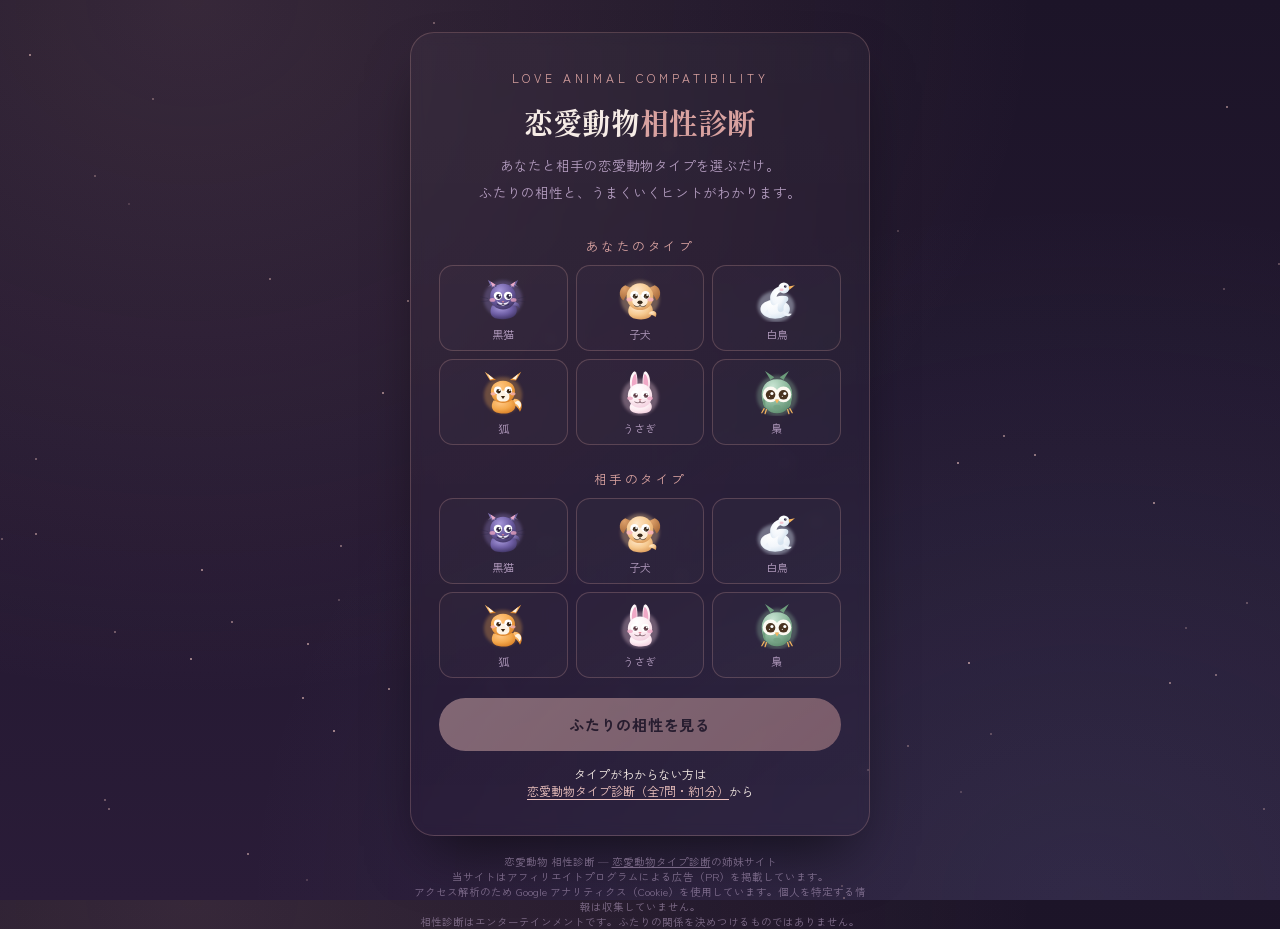
==== commit 9f90ee12: "Add honest 'すれ違いやすいポイント' to compatibility results Co-Authored-By: Claude Opus 5.5 <noreply@anthropic" ====
--- a/aisho/index.html
+++ b/aisho/index.html
@@ -61,6 +61,8 @@
     font-size:13px; line-height:1.9; color:var(--cream); text-align:center;
     word-break:keep-all; overflow-wrap:break-word;
   }
+  .advice.caution{border-style:solid; border-color:rgba(179,156,191,0.35); background:rgba(179,156,191,0.06); margin-bottom:10px;}
+  .advice.caution b{color:var(--muted);}
   .advice b{display:block; font-size:11.5px; letter-spacing:.2em; color:var(--gold); margin-bottom:4px; font-weight:500;}
 </style>
 </head>
@@ -123,6 +125,46 @@
     text:"慎重どうしなので、始まるまでに時間がかかる関係。そのぶん、一度心を許し合えたら、誰よりも深く長く続いていきます。"}
 };
 
+/* すれ違いやすいポイント（36通り）。キーは "あなた>相手"。正直に書くが、決めつけや不安をあおる言い方はしない */
+const CAUTION = {
+  "cat>cat":"どちらも「相手から来てくれる」のを待ちがち。気づけば連絡が途切れて、自然に距離ができてしまいやすいところがあります。",
+  "cat>dog":"子犬タイプの相手のまっすぐな好意が、あなたには少し重く感じる瞬間があるかも。つい距離をとると、相手を不安にさせてしまいがちです。",
+  "dog>cat":"黒猫タイプの相手は、追われるほど離れたくなる人。好きな気持ちが強いほど、不安で連絡を重ねてしまい、すれ違いが生まれがちです。",
+  "cat>swan":"白鳥タイプの相手は、あまり不満を口にしない人。あなたが自由にしすぎると、相手の小さな寂しさに気づけないことがあります。",
+  "swan>cat":"黒猫タイプの相手は、気まぐれに距離をとる人。あなたが穏やかに待てるぶん、相手の本音を聞かないまま時間が過ぎてしまうことも。",
+  "cat>fox":"狐タイプの相手もあなたも、本音を隠すのが上手。駆け引きが続くと、お互いの気持ちがわからなくなりやすい組み合わせです。",
+  "fox>cat":"黒猫タイプの相手に駆け引きをすると、かえって心が離れていきやすいところがあります。押し引きのつもりが、すれ違いのもとになることも。",
+  "cat>rabbit":"うさぎタイプの相手は、連絡が減ると強く不安を感じる人。あなたが「ひとり時間」をとるほど、相手の不安が大きくなりやすいです。",
+  "rabbit>cat":"黒猫タイプの相手は、ひとりの時間が必要な人。あなたが寂しさから確かめたくなるほど、相手は距離をとりたくなりやすいです。",
+  "cat>owl":"どちらも気持ちを言葉にするのが控えめ。大事なことを察し合おうとして、誤解がそのままになりやすいところがあります。",
+  "owl>cat":"黒猫タイプの相手は、気まぐれに見える人。慎重なあなたは「本気なのかな」と疑ってしまい、なかなか心を開けないことがあります。",
+  "dog>dog":"相手もあなたも、気持ちが強いぶん不安も大きくなりがち。片方が不安になると、もう片方にも伝わって、けんかになりやすいところがあります。",
+  "dog>swan":"白鳥タイプの相手は、気持ちを大げさに表さない人。あなたは「本当に好きなのかな」と、物足りなさや不安を感じやすいかもしれません。",
+  "swan>dog":"子犬タイプの相手は、愛情をたくさん確かめたい人。あなたの落ち着いた態度が、相手には「冷たい」と映ってしまうことがあります。",
+  "dog>fox":"狐タイプの相手は、本音を見せずに駆け引きをすることがある人。素直なあなたは振り回されて、気持ちが疲れてしまいやすいです。",
+  "fox>dog":"子犬タイプの相手は、まっすぐな言葉を求める人。あなたが駆け引きをするほど、相手は不安になって離れてしまうことがあります。",
+  "dog>rabbit":"相手もあなたも、寂しがりで一緒にいたい人。お互いに頼りすぎて、ふたりだけの世界にこもりやすいところがあります。",
+  "rabbit>dog":"子犬タイプの相手も、あなたと同じく寂しがり。不安が重なると確かめ合いが増えて、お互いに疲れてしまうことがあります。",
+  "dog>owl":"梟タイプの相手は、心を開くのがゆっくりな人。あなたが急ぐほど、相手は身構えてしまい、距離が縮まりにくくなります。",
+  "owl>dog":"子犬タイプの相手は、気持ちをすぐに確かめたい人。慎重なあなたには、相手の勢いが少し負担に感じることがあります。",
+  "swan>swan":"相手もあなたも穏やかなぶん、不満を口にしないままため込みやすいところがあります。刺激が少なく、マンネリになりやすい組み合わせです。",
+  "swan>fox":"狐タイプの相手は、本音を簡単には見せない人。穏やかなあなたは深く聞かないので、相手の本当の気持ちに気づくのが遅れることがあります。",
+  "fox>swan":"白鳥タイプの相手は、駆け引きにあまり反応しない人。あなたは「手ごたえがない」と感じて、つい試すようなことをしてしまいがちです。",
+  "swan>rabbit":"うさぎタイプの相手は、こまめなつながりで安心する人。あなたにとっては普通の連絡ペースでも、相手には少し寂しく感じることがあります。",
+  "rabbit>swan":"白鳥タイプの相手は、気持ちを言葉にしすぎない人。あなたは「本当に大事に思われているかな」と、不安になってしまうことがあります。",
+  "swan>owl":"相手もあなたも、控えめで慎重。気持ちを伝え合う機会が少なく、関係がなかなか進まないことがあります。",
+  "owl>swan":"白鳥タイプの相手は穏やかで、強く踏み込んでこない人。慎重なあなたも待ってしまい、ふたりの距離がそのままになりやすいです。",
+  "fox>fox":"相手もあなたも、本音を見せずに相手の出方を見る人。駆け引きが長引いて、どちらも素直になれないまま時間が過ぎてしまうことがあります。",
+  "fox>rabbit":"うさぎタイプの相手は、気持ちをはっきり確かめたい人。あなたがはぐらかすほど、相手は不安でいっぱいになってしまいます。",
+  "rabbit>fox":"狐タイプの相手は、本音をはぐらかすことがある人。あなたは気持ちがわからず、不安で何度も確かめたくなってしまいがちです。",
+  "fox>owl":"梟タイプの相手は、人をじっくり見極める人。あなたの駆け引きが「信用できない」と受け取られてしまうことがあります。",
+  "owl>fox":"狐タイプの相手は、本音が見えにくい人。慎重なあなたは疑う気持ちが強くなり、なかなか信頼まで進めないことがあります。",
+  "rabbit>rabbit":"相手もあなたも、不安を感じやすい人。どちらかが落ち込むと、ふたりで一緒に沈んでしまいやすいところがあります。",
+  "rabbit>owl":"梟タイプの相手は、気持ちを言葉にするのがゆっくりな人。あなたは返事や反応の少なさに、不安を感じやすいかもしれません。",
+  "owl>rabbit":"うさぎタイプの相手は、言葉やつながりで安心したい人。あなたの静かさが、相手には「冷たい」と感じられてしまうことがあります。",
+  "owl>owl":"相手もあなたも慎重で、自分から動くのが苦手。お互いに様子を見ているうちに、きっかけを逃してしまうことがあります。"
+};
+
 /* うまくいくヒント（36通り）。キーは "あなた>相手"。読んでいる「あなた」がひとりでできることを書く */
 const ADVICE = {
   "cat>cat":"「会いたい」と思ったら、相手から言ってくれるのを待たずに、あなたから伝えてみて。似た者どうしだから、相手もきっと待っています。",
@@ -139,7 +181,7 @@
   "dog>dog":"相手もあなたと同じで、不安を感じやすい人。不安になったら、責める前に「どうしたの？」とやさしく聞いてみて。",
   "dog>swan":"白鳥タイプの相手は、気持ちを派手に表に出さないだけで、ちゃんとあなたを大切に思っています。表現が控えめでも、不安にならなくて大丈夫。",
   "swan>dog":"子犬タイプの相手は、言葉や態度で愛情を感じたい人。気持ちをいつもより少しだけ多めに伝えてあげると、相手はぐっと安心します。",
-  "dog>fox":"狐タイプの相手は、本音を見せるまでに時間がかかる人。振り回されて疲れたら、ひと休みしてOK。あなたの素直さは、そのままで十分魅力的です。",
+  "dog>fox":"相手の駆け引きに、無理に合わせなくて大丈夫。疲れたらひと休みしてOK。あなたの素直さは、そのままで十分魅力的です。",
   "fox>dog":"子犬タイプの相手は、素直な言葉に一番安心する人。駆け引きより、ほんの少しの本音を見せてあげて。相手はそれを何より大切にしてくれます。",
   "dog>rabbit":"うさぎタイプの相手も、あなたと同じくらい寂しがり。ふたりの時間と同じくらい、自分の友達や趣味の時間も大切にすると、関係がもっと安定します。",
   "rabbit>dog":"子犬タイプの相手は、愛情をまっすぐ返してくれる人。だからこそ、相手だけを心の支えにしすぎず、自分の好きなことの時間も持ってみて。",
@@ -238,8 +280,9 @@
     <span class="rank">${rankLabel(p.score)}</span>
     <h2 class="result-name" style="font-size:21px; line-height:1.6; word-break:keep-all; overflow-wrap:break-word;">${p.title}</h2>
     <div class="result-desc" style="margin-top:10px;">${p.text}</div>
+    <div class="advice caution"><b>すれ違いやすいポイント</b>${CAUTION[`${me}>${partner}`]}</div>
     <div class="advice"><b>あなたへのヒント</b>${ADVICE[`${me}>${partner}`]}</div>
-    ${renderRecs(me)}
+    ${renderRecs(me, "ふたりのことで迷ったときは、ひとりで抱えこまずに、誰かに話してみるのもひとつの方法です。")}
     <div class="result-actions">
       <a class="primary" id="xShareBtn" href="https://twitter.com/intent/tweet?text=${encodeURIComponent(shareText())}&url=${encodeURIComponent(SITE_URL)}" target="_blank" rel="noopener" style="display:block; text-align:center; text-decoration:none;">X でシェアする</a>
       <button class="ghost" id="retryBtn" style="margin-top:2px;">ほかの組み合わせも見る</button>
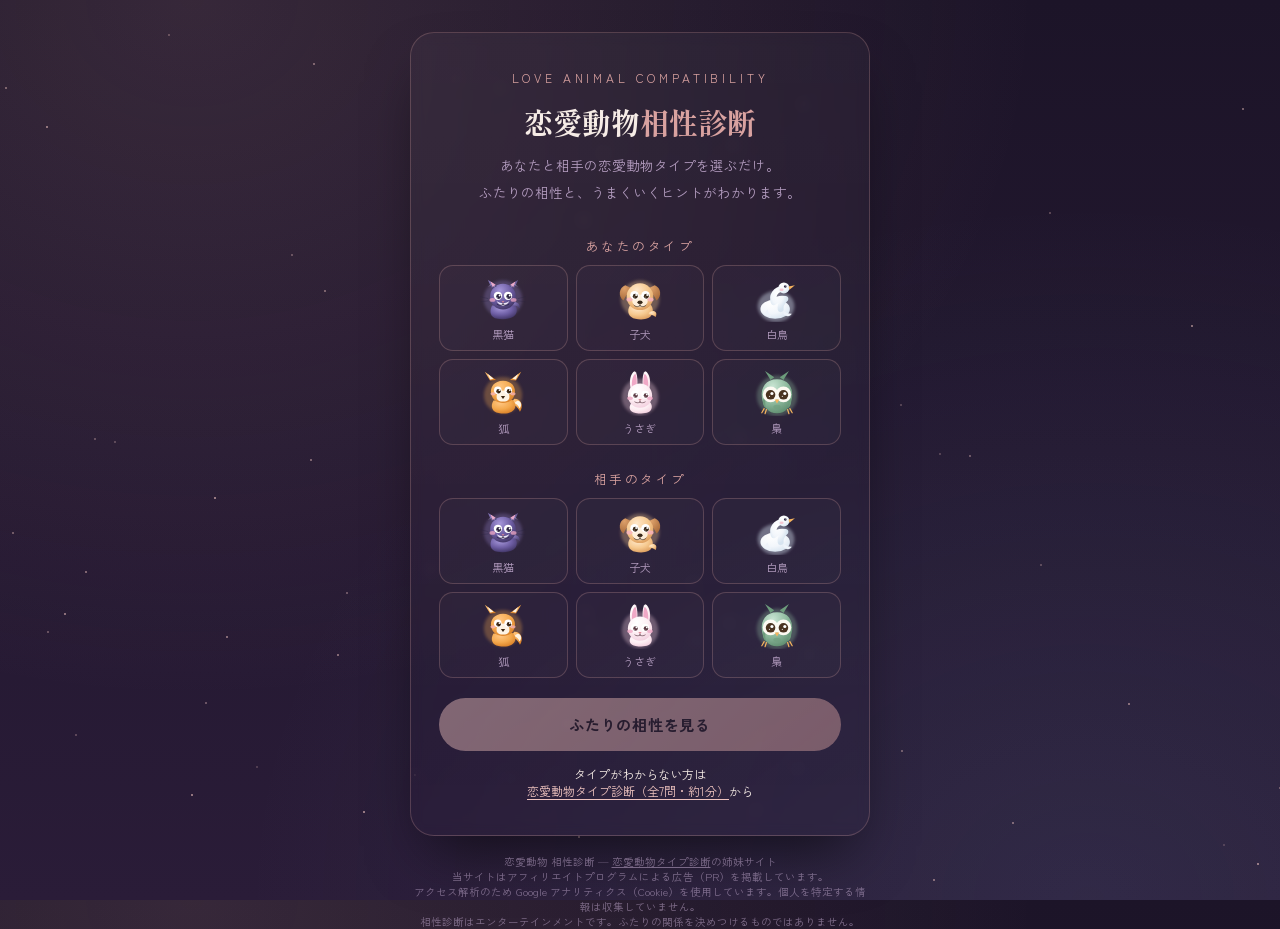
==== commit 79878d9a: "Add SEO meta, sitemap, and compatibility Pinterest pin Co-Authored-By: Claude Opus 5.5 <noreply@anth" ====
--- a/aisho/index.html
+++ b/aisho/index.html
@@ -5,6 +5,8 @@
 <meta name="viewport" content="width=device-width, initial-scale=1.0">
 <title>恋愛動物 相性診断 | ふたりの恋のかたちが見えてくる</title>
 
+<meta name="description" content="あなたと好きな人の恋愛動物タイプを選ぶだけの無料の相性診断。黒猫・子犬・白鳥・狐・うさぎ・梟の全21通りから、ふたりの相性、すれ違いやすいポイント、うまくいくヒントがわかります。">
+<link rel="canonical" href="https://chi330-lab.github.io/love-animal-shindan/aisho/">
 <meta property="og:type" content="website">
 <meta property="og:title" content="恋愛動物 相性診断">
 <meta property="og:description" content="あなたと相手の恋愛動物タイプを選ぶだけで、ふたりの相性と、うまくいくヒントがわかります。">
